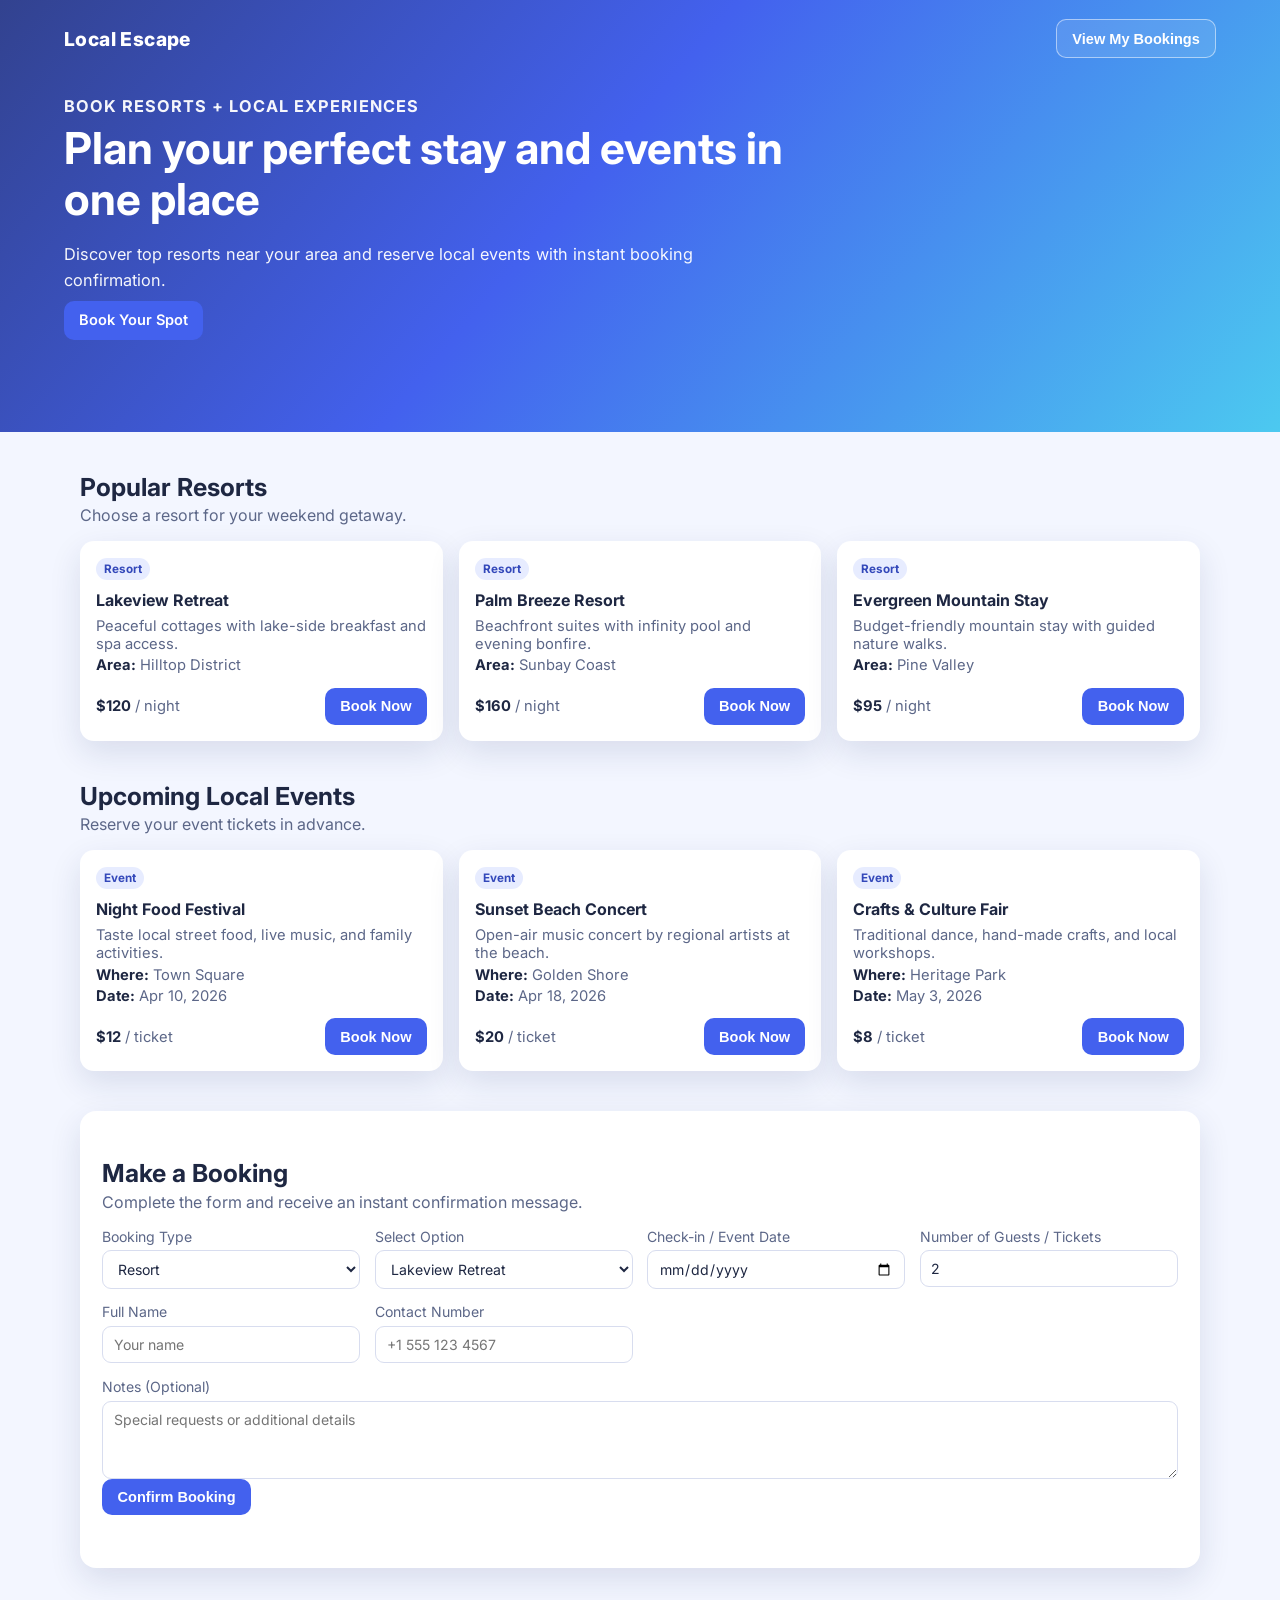
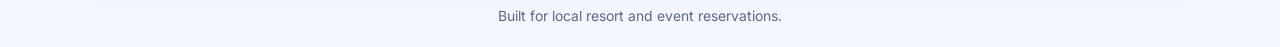
==== index.html @ e71ca468 "Build booking website MVP for resorts and events Co-authored-by: shynu <shynuthomas@users.noreply.gi" ====
<!DOCTYPE html>
<html lang="en">
<head>
  <meta charset="UTF-8">
  <meta name="viewport" content="width=device-width, initial-scale=1.0">
  <title>Local Escape | Resort & Event Booking</title>
  <link rel="preconnect" href="https://fonts.googleapis.com">
  <link rel="preconnect" href="https://fonts.gstatic.com" crossorigin>
  <link href="https://fonts.googleapis.com/css2?family=Inter:wght@400;500;600;700;800&display=swap" rel="stylesheet">
  <link rel="stylesheet" href="./styles.css">
</head>
<body>
  <header class="hero">
    <nav class="top-nav">
      <h1 class="brand">Local Escape</h1>
      <button class="outline-btn" id="viewBookingsBtn" type="button">View My Bookings</button>
    </nav>
    <div class="hero-content">
      <p class="eyebrow">BOOK RESORTS + LOCAL EXPERIENCES</p>
      <h2>Plan your perfect stay and events in one place</h2>
      <p>
        Discover top resorts near your area and reserve local events with instant booking
        confirmation.
      </p>
      <a class="primary-btn" href="#booking">Book Your Spot</a>
    </div>
  </header>

  <main>
    <section class="section" id="resortsSection">
      <div class="section-title">
        <h3>Popular Resorts</h3>
        <p>Choose a resort for your weekend getaway.</p>
      </div>
      <div class="cards-grid" id="resortsGrid" aria-live="polite"></div>
    </section>

    <section class="section" id="eventsSection">
      <div class="section-title">
        <h3>Upcoming Local Events</h3>
        <p>Reserve your event tickets in advance.</p>
      </div>
      <div class="cards-grid" id="eventsGrid" aria-live="polite"></div>
    </section>

    <section class="section booking" id="booking">
      <div class="section-title">
        <h3>Make a Booking</h3>
        <p>Complete the form and receive an instant confirmation message.</p>
      </div>

      <form id="bookingForm" novalidate>
        <div class="form-grid">
          <label>
            Booking Type
            <select id="bookingType" required>
              <option value="resort">Resort</option>
              <option value="event">Event</option>
            </select>
          </label>

          <label>
            Select Option
            <select id="bookingItem" required></select>
          </label>

          <label>
            Check-in / Event Date
            <input id="bookingDate" type="date" required>
          </label>

          <label>
            Number of Guests / Tickets
            <input id="bookingCount" type="number" min="1" max="20" value="2" required>
          </label>

          <label>
            Full Name
            <input id="customerName" type="text" placeholder="Your name" required>
          </label>

          <label>
            Contact Number
            <input id="customerPhone" type="tel" placeholder="+1 555 123 4567" required>
          </label>
        </div>

        <label class="full-row">
          Notes (Optional)
          <textarea id="notes" rows="3" placeholder="Special requests or additional details"></textarea>
        </label>

        <button class="primary-btn" type="submit">Confirm Booking</button>
        <p id="formMessage" class="form-message" role="status" aria-live="polite"></p>
      </form>
    </section>
  </main>

  <dialog id="bookingsDialog">
    <div class="dialog-header">
      <h3>My Bookings</h3>
      <button class="outline-btn small" id="closeDialogBtn" type="button">Close</button>
    </div>
    <div id="bookingsList" class="bookings-list"></div>
  </dialog>

  <footer class="footer">
    <p>Built for local resort and event reservations.</p>
  </footer>

  <script src="./script.js"></script>
</body>
</html>
---- styles.css ----
:root {
  --bg: #f3f6ff;
  --surface: #ffffff;
  --text: #1e2742;
  --muted: #5c6788;
  --primary: #4361ee;
  --primary-dark: #3348ba;
  --accent: #4cc9f0;
  --success: #0f9d58;
  --danger: #c0392b;
  --shadow: 0 12px 32px rgba(26, 45, 95, 0.12);
}

* {
  box-sizing: border-box;
}

html,
body {
  margin: 0;
  padding: 0;
  font-family: Inter, system-ui, -apple-system, Segoe UI, Roboto, Arial, sans-serif;
  background: var(--bg);
  color: var(--text);
  scroll-behavior: smooth;
}

.hero {
  background: linear-gradient(130deg, #32428f, #4361ee 45%, #4cc9f0);
  color: #fff;
  padding: 1.2rem clamp(1rem, 5vw, 4rem) clamp(3rem, 8vw, 7rem);
}

.top-nav {
  display: flex;
  justify-content: space-between;
  align-items: center;
}

.brand {
  margin: 0;
  font-size: 1.2rem;
  font-weight: 800;
  letter-spacing: 0.4px;
}

.hero-content {
  margin-top: 2.2rem;
  max-width: 730px;
}

.hero-content h2 {
  margin: 0.25rem 0 0.85rem;
  font-size: clamp(1.7rem, 4vw, 2.75rem);
  line-height: 1.15;
}

.hero-content p {
  font-size: 1.02rem;
  color: rgba(255, 255, 255, 0.95);
  line-height: 1.6;
}

.eyebrow {
  margin: 0;
  letter-spacing: 1px;
  font-size: 0.76rem;
  font-weight: 700;
}

.section {
  width: min(1120px, 92vw);
  margin: 2.5rem auto;
}

.section-title h3 {
  margin-bottom: 0.2rem;
  font-size: 1.55rem;
}

.section-title p {
  margin-top: 0;
  color: var(--muted);
}

.cards-grid {
  display: grid;
  grid-template-columns: repeat(auto-fit, minmax(235px, 1fr));
  gap: 1rem;
}

.card {
  background: var(--surface);
  border-radius: 14px;
  padding: 1rem;
  box-shadow: var(--shadow);
}

.card .tag {
  display: inline-block;
  margin-bottom: 0.65rem;
  padding: 0.24rem 0.5rem;
  border-radius: 999px;
  font-size: 0.73rem;
  background: #e7ecff;
  color: #3348ba;
  font-weight: 700;
}

.card h4 {
  margin: 0 0 0.45rem;
}

.card p {
  margin: 0.2rem 0;
  color: var(--muted);
  font-size: 0.92rem;
}

.card strong {
  color: var(--text);
}

.card-footer {
  margin-top: 0.85rem;
  display: flex;
  justify-content: space-between;
  align-items: center;
  gap: 0.7rem;
}

.primary-btn,
.outline-btn {
  border: none;
  border-radius: 10px;
  font-size: 0.91rem;
  font-weight: 600;
  padding: 0.65rem 0.95rem;
  cursor: pointer;
  text-decoration: none;
  transition: 0.2s ease;
}

.primary-btn {
  background: var(--primary);
  color: #fff;
}

.primary-btn:hover {
  background: var(--primary-dark);
}

.outline-btn {
  background: rgba(255, 255, 255, 0.1);
  color: #fff;
  border: 1px solid rgba(255, 255, 255, 0.5);
}

.outline-btn:hover {
  background: rgba(255, 255, 255, 0.18);
}

.outline-btn.small {
  background: #edf1ff;
  color: #3145af;
  border-color: #d9e2ff;
  font-size: 0.82rem;
  padding: 0.45rem 0.7rem;
}

.booking {
  background: var(--surface);
  border-radius: 16px;
  box-shadow: var(--shadow);
  padding: 1.4rem;
}

.form-grid {
  display: grid;
  grid-template-columns: repeat(auto-fit, minmax(210px, 1fr));
  gap: 0.9rem;
}

label {
  display: flex;
  flex-direction: column;
  gap: 0.35rem;
  font-size: 0.88rem;
  color: var(--muted);
}

input,
select,
textarea {
  font: inherit;
  border: 1px solid #d8ddef;
  border-radius: 9px;
  padding: 0.56rem 0.68rem;
  color: var(--text);
  background: #fff;
}

textarea {
  resize: vertical;
  min-height: 78px;
}

input:focus,
select:focus,
textarea:focus {
  outline: 2px solid rgba(67, 97, 238, 0.2);
  border-color: #92a5ff;
}

.full-row {
  margin-top: 0.95rem;
}

.form-message {
  min-height: 1.3rem;
  margin: 0.6rem 0 0;
  font-size: 0.9rem;
  font-weight: 500;
}

.form-message.success {
  color: var(--success);
}

.form-message.error {
  color: var(--danger);
}

dialog {
  width: min(740px, 90vw);
  border: none;
  border-radius: 12px;
  padding: 1rem;
  box-shadow: 0 14px 32px rgba(18, 34, 78, 0.24);
}

dialog::backdrop {
  background: rgba(15, 24, 48, 0.56);
}

.dialog-header {
  display: flex;
  justify-content: space-between;
  align-items: center;
}

.dialog-header h3 {
  margin: 0;
}

.bookings-list {
  margin-top: 0.9rem;
  display: grid;
  gap: 0.7rem;
}

.booking-item {
  border: 1px solid #e2e8ff;
  border-radius: 10px;
  padding: 0.7rem;
}

.booking-item p {
  margin: 0.15rem 0;
  font-size: 0.88rem;
  color: var(--muted);
}

.booking-item strong {
  color: var(--text);
}

.footer {
  text-align: center;
  color: var(--muted);
  margin: 2rem 0 1.4rem;
  font-size: 0.87rem;
}

@media (max-width: 640px) {
  .top-nav {
    gap: 0.8rem;
    flex-wrap: wrap;
  }
}
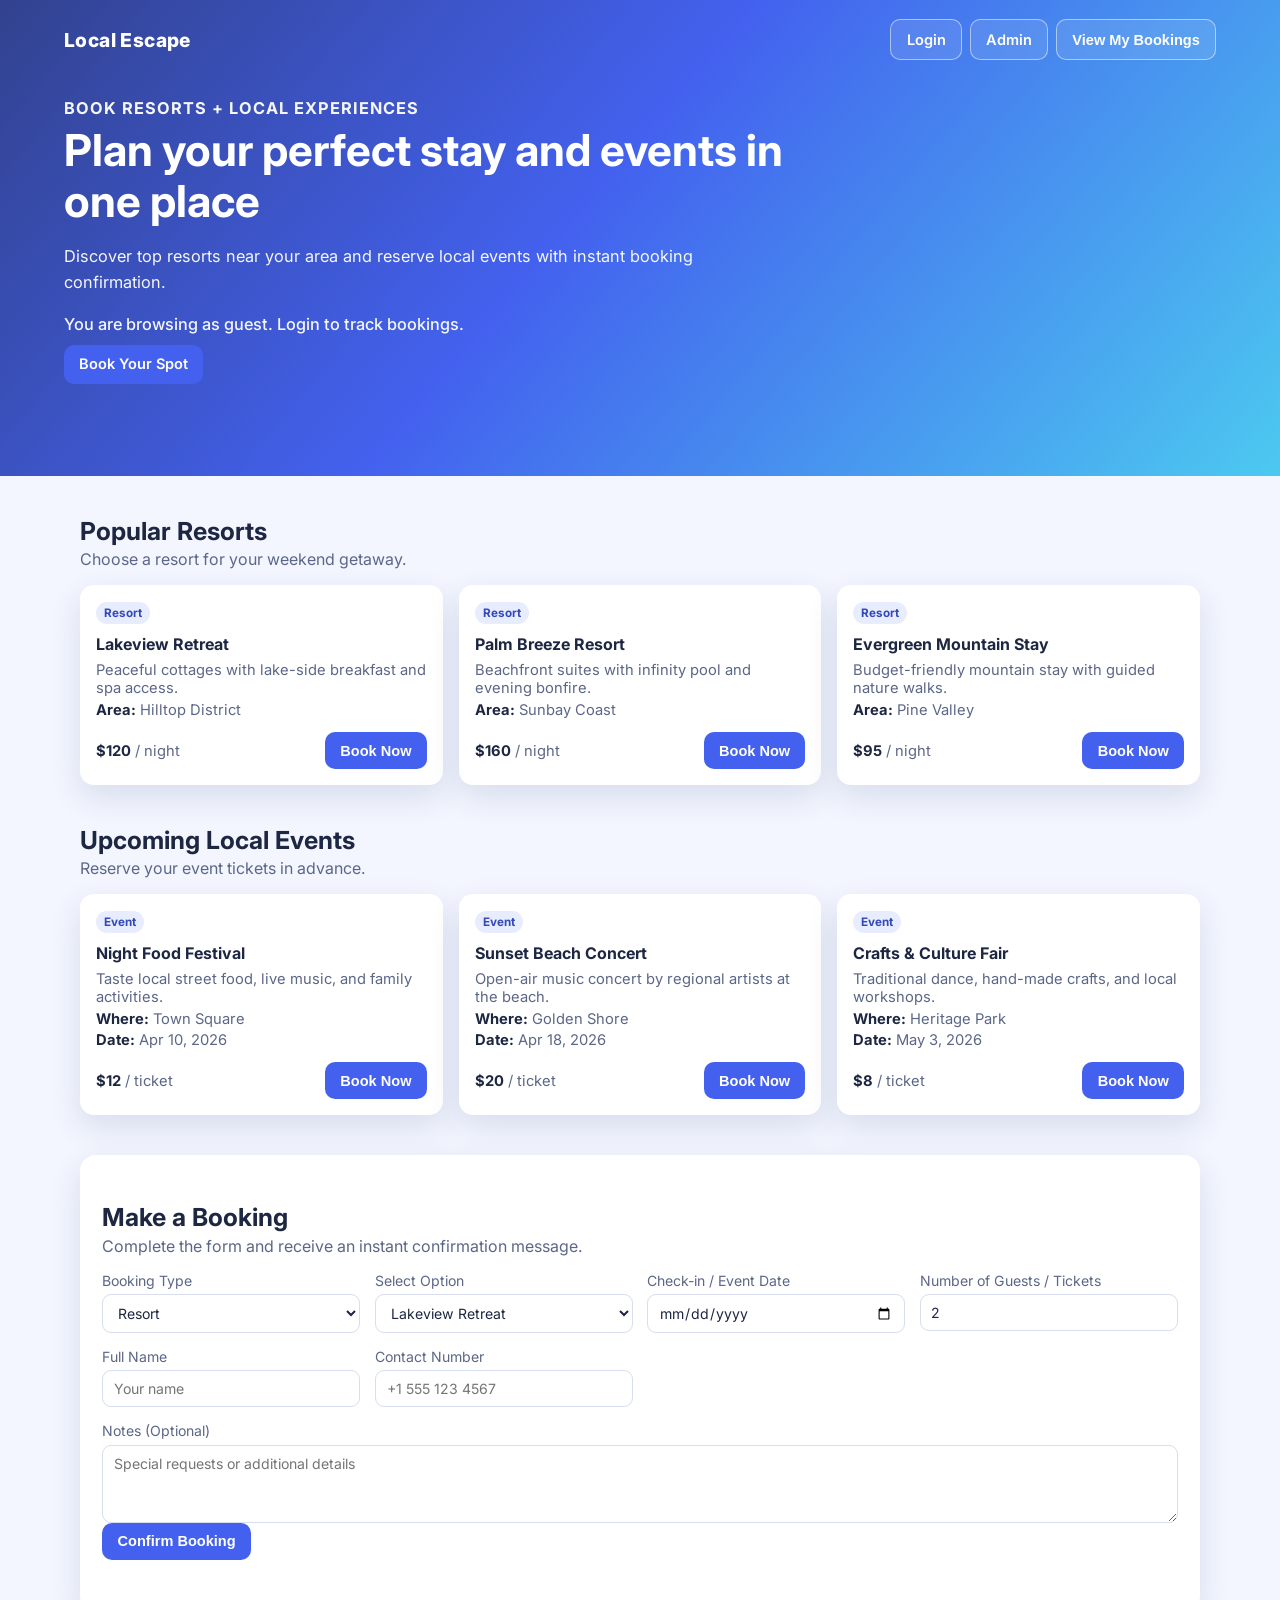
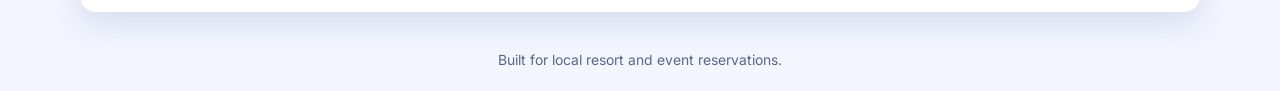
==== commit d6b2053c: "Add user login and admin management pages Co-authored-by: shynu <shynuthomas@users.noreply.github.co" ====
--- a/index.html
+++ b/index.html
@@ -13,7 +13,12 @@
   <header class="hero">
     <nav class="top-nav">
       <h1 class="brand">Local Escape</h1>
-      <button class="outline-btn" id="viewBookingsBtn" type="button">View My Bookings</button>
+      <div class="nav-actions">
+        <a class="outline-btn nav-link" id="loginNavLink" href="./login.html">Login</a>
+        <a class="outline-btn nav-link" href="./admin.html">Admin</a>
+        <button class="outline-btn" id="viewBookingsBtn" type="button">View My Bookings</button>
+        <button class="outline-btn" id="logoutBtn" type="button">Logout</button>
+      </div>
     </nav>
     <div class="hero-content">
       <p class="eyebrow">BOOK RESORTS + LOCAL EXPERIENCES</p>
@@ -22,6 +27,7 @@
         Discover top resorts near your area and reserve local events with instant booking
         confirmation.
       </p>
+      <p class="session-info" id="sessionInfo"></p>
       <a class="primary-btn" href="#booking">Book Your Spot</a>
     </div>
   </header>
@@ -108,6 +114,7 @@
     <p>Built for local resort and event reservations.</p>
   </footer>
 
+  <script src="./app-data.js"></script>
   <script src="./script.js"></script>
 </body>
 </html>
--- a/styles.css
+++ b/styles.css
@@ -35,6 +35,7 @@
   display: flex;
   justify-content: space-between;
   align-items: center;
+  gap: 0.8rem;
 }
 
 .brand {
@@ -42,6 +43,19 @@
   font-size: 1.2rem;
   font-weight: 800;
   letter-spacing: 0.4px;
+}
+
+.nav-actions {
+  display: flex;
+  flex-wrap: wrap;
+  gap: 0.5rem;
+  justify-content: flex-end;
+}
+
+.nav-link {
+  display: inline-flex;
+  align-items: center;
+  justify-content: center;
 }
 
 .hero-content {
@@ -66,6 +80,16 @@
   letter-spacing: 1px;
   font-size: 0.76rem;
   font-weight: 700;
+}
+
+.eyebrow.dark {
+  color: #3348ba;
+}
+
+.session-info {
+  margin: 0.2rem 0 1rem;
+  font-size: 0.92rem;
+  font-weight: 500;
 }
 
 .section {
@@ -168,6 +192,10 @@
   padding: 0.45rem 0.7rem;
 }
 
+#logoutBtn {
+  display: none;
+}
+
 .booking {
   background: var(--surface);
   border-radius: 16px;
@@ -282,9 +310,159 @@
   font-size: 0.87rem;
 }
 
+.page-body {
+  min-height: 100vh;
+  display: grid;
+  place-items: center;
+  padding: 1rem;
+}
+
+.auth-wrapper {
+  width: min(480px, 100%);
+}
+
+.auth-card {
+  background: var(--surface);
+  box-shadow: var(--shadow);
+  border-radius: 14px;
+  padding: 1.3rem;
+}
+
+.auth-head h1 {
+  margin: 0.3rem 0 0.5rem;
+}
+
+.auth-head p {
+  margin: 0;
+  color: var(--muted);
+}
+
+.auth-form {
+  display: grid;
+  gap: 0.85rem;
+  margin-top: 1rem;
+}
+
+.help-box {
+  margin-top: 1rem;
+  border: 1px dashed #ccd6fb;
+  border-radius: 10px;
+  background: #f6f8ff;
+  padding: 0.75rem;
+}
+
+.help-box p {
+  margin: 0.25rem 0;
+  font-size: 0.9rem;
+  color: var(--muted);
+}
+
+.auth-links {
+  margin: 1rem 0 0;
+  display: flex;
+  gap: 1rem;
+  flex-wrap: wrap;
+}
+
+.auth-links a {
+  color: var(--primary);
+  text-decoration: none;
+  font-weight: 600;
+  font-size: 0.9rem;
+}
+
+.admin-page {
+  background: #ecf1ff;
+}
+
+.admin-header {
+  background: linear-gradient(130deg, #32428f, #4361ee 45%, #4cc9f0);
+  color: #fff;
+  padding: 1rem min(4vw, 2rem);
+  display: flex;
+  justify-content: space-between;
+  align-items: center;
+  gap: 1rem;
+}
+
+.admin-header h1 {
+  margin: 0;
+  font-size: 1.2rem;
+}
+
+.admin-actions {
+  display: flex;
+  gap: 0.5rem;
+  flex-wrap: wrap;
+}
+
+.admin-main {
+  width: min(1120px, 94vw);
+  margin: 1.5rem auto;
+  display: grid;
+  gap: 1rem;
+}
+
+.admin-grid {
+  display: grid;
+  gap: 1rem;
+  grid-template-columns: repeat(auto-fit, minmax(280px, 1fr));
+}
+
+.admin-panel {
+  background: var(--surface);
+  box-shadow: var(--shadow);
+  border-radius: 12px;
+  padding: 1rem;
+}
+
+.admin-panel h2,
+.admin-panel h3 {
+  margin-top: 0;
+}
+
+.admin-form {
+  display: grid;
+  gap: 0.7rem;
+}
+
+.admin-list {
+  display: grid;
+  gap: 0.65rem;
+}
+
+.admin-item {
+  border: 1px solid #e2e8ff;
+  border-radius: 10px;
+  padding: 0.65rem;
+  display: flex;
+  justify-content: space-between;
+  align-items: center;
+  gap: 0.7rem;
+}
+
+.admin-item p {
+  margin: 0.15rem 0;
+  color: var(--muted);
+  font-size: 0.88rem;
+}
+
+.admin-item strong {
+  color: var(--text);
+}
+
+.booking-row {
+  align-items: flex-start;
+}
+
 @media (max-width: 640px) {
   .top-nav {
     gap: 0.8rem;
     flex-wrap: wrap;
   }
-}
+
+  .admin-header {
+    flex-direction: column;
+    align-items: flex-start;
+  }
+}
